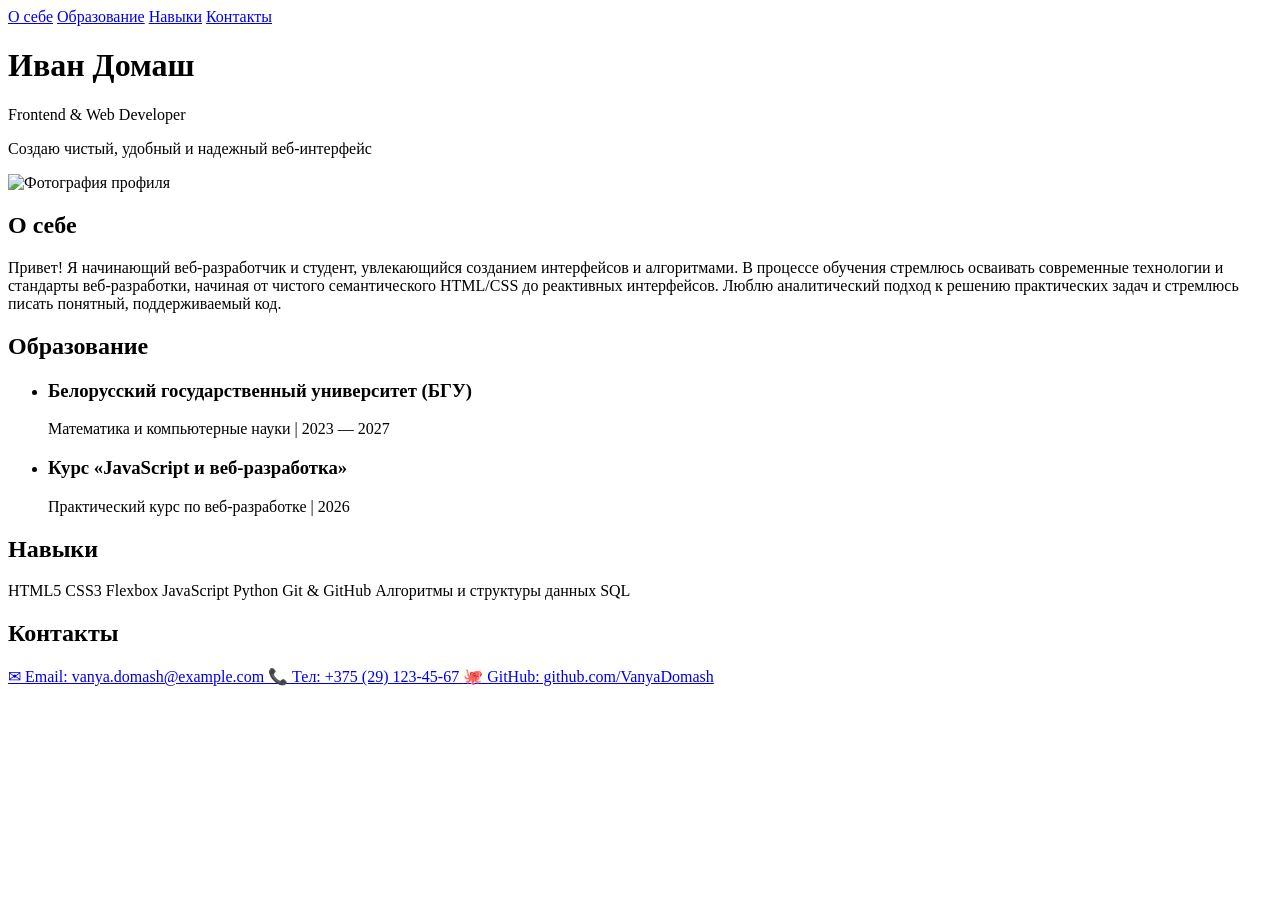
==== task1/index.html @ 3f35a987 "feat(task1): add semantic html5 resume layout" ====
<!DOCTYPE html>
<html lang="ru">
<head>
    <meta charset="UTF-8">
    <meta name="viewport" content="width=device-width, initial-scale=1.0">
    <title>Резюме — Иван Домаш</title>
    <link rel="stylesheet" href="style.css">
</head>
<body>

    <!-- Навигация с якорными ссылками -->
    <nav class="navigation">
        <a href="#about" class="nav-link">О себе</a>
        <a href="#education" class="nav-link">Образование</a>
        <a href="#skills" class="nav-link">Навыки</a>
        <a href="#contacts" class="nav-link">Контакты</a>
    </nav>

    <!-- Шапка резюме -->
    <header class="header">
        <div class="header-info">
            <h1 class="header-name">Иван Домаш</h1>
            <p class="header-title">Frontend & Web Developer</p>
            <p class="header-tagline">Создаю чистый, удобный и надежный веб-интерфейс</p>
        </div>
        <img class="avatar" src="https://i.pravatar.cc/300" alt="Фотография профиля">
    </header>

    <!-- Основное содержимое -->
    <main class="main-content">

        <!-- Блок «О себе» -->
        <article id="about" class="section-card">
            <h2 class="section-title">О себе</h2>
            <p class="bio-text">
                Привет! Я начинающий веб-разработчик и студент, увлекающийся созданием интерфейсов и алгоритмами. 
                В процессе обучения стремлюсь осваивать современные технологии и стандарты веб-разработки, начиная от чистого семантического HTML/CSS до реактивных интерфейсов. 
                Люблю аналитический подход к решению практических задач и стремлюсь писать понятный, поддерживаемый код.
            </p>
        </article>

        <!-- Блок «Образование» -->
        <section id="education" class="section-card">
            <h2 class="section-title">Образование</h2>
            <ul class="education-list">
                <li class="education-item">
                    <h3 class="education-institution">Белорусский государственный университет (БГУ)</h3>
                    <p class="education-meta">Математика и компьютерные науки | 2023 — 2027</p>
                </li>
                <li class="education-item">
                    <h3 class="education-institution">Курс «JavaScript и веб-разработка»</h3>
                    <p class="education-meta">Практический курс по веб-разработке | 2026</p>
                </li>
            </ul>
        </section>

        <!-- Блок «Навыки» -->
        <section id="skills" class="section-card">
            <h2 class="section-title">Навыки</h2>
            <div class="skills-wrapper">
                <span class="skill">HTML5</span>
                <span class="skill">CSS3</span>
                <span class="skill">Flexbox</span>
                <span class="skill">JavaScript</span>
                <span class="skill">Python</span>
                <span class="skill">Git & GitHub</span>
                <span class="skill">Алгоритмы и структуры данных</span>
                <span class="skill">SQL</span>
            </div>
        </section>

    </main>

    <!-- Блок «Контакты» -->
    <footer id="contacts" class="footer">
        <h2 class="section-title">Контакты</h2>
        <div class="contacts-wrapper">
            <a href="mailto:vanya.domash@example.com" class="contact-link">
                ✉ Email: vanya.domash@example.com
            </a>
            <a href="tel:+375291234567" class="contact-link">
                📞 Тел: +375 (29) 123-45-67
            </a>
            <a href="https://github.com/VanyaDomash" target="_blank" rel="noopener noreferrer" class="contact-link">
                🐙 GitHub: github.com/VanyaDomash
            </a>
        </div>
    </footer>

</body>
</html>
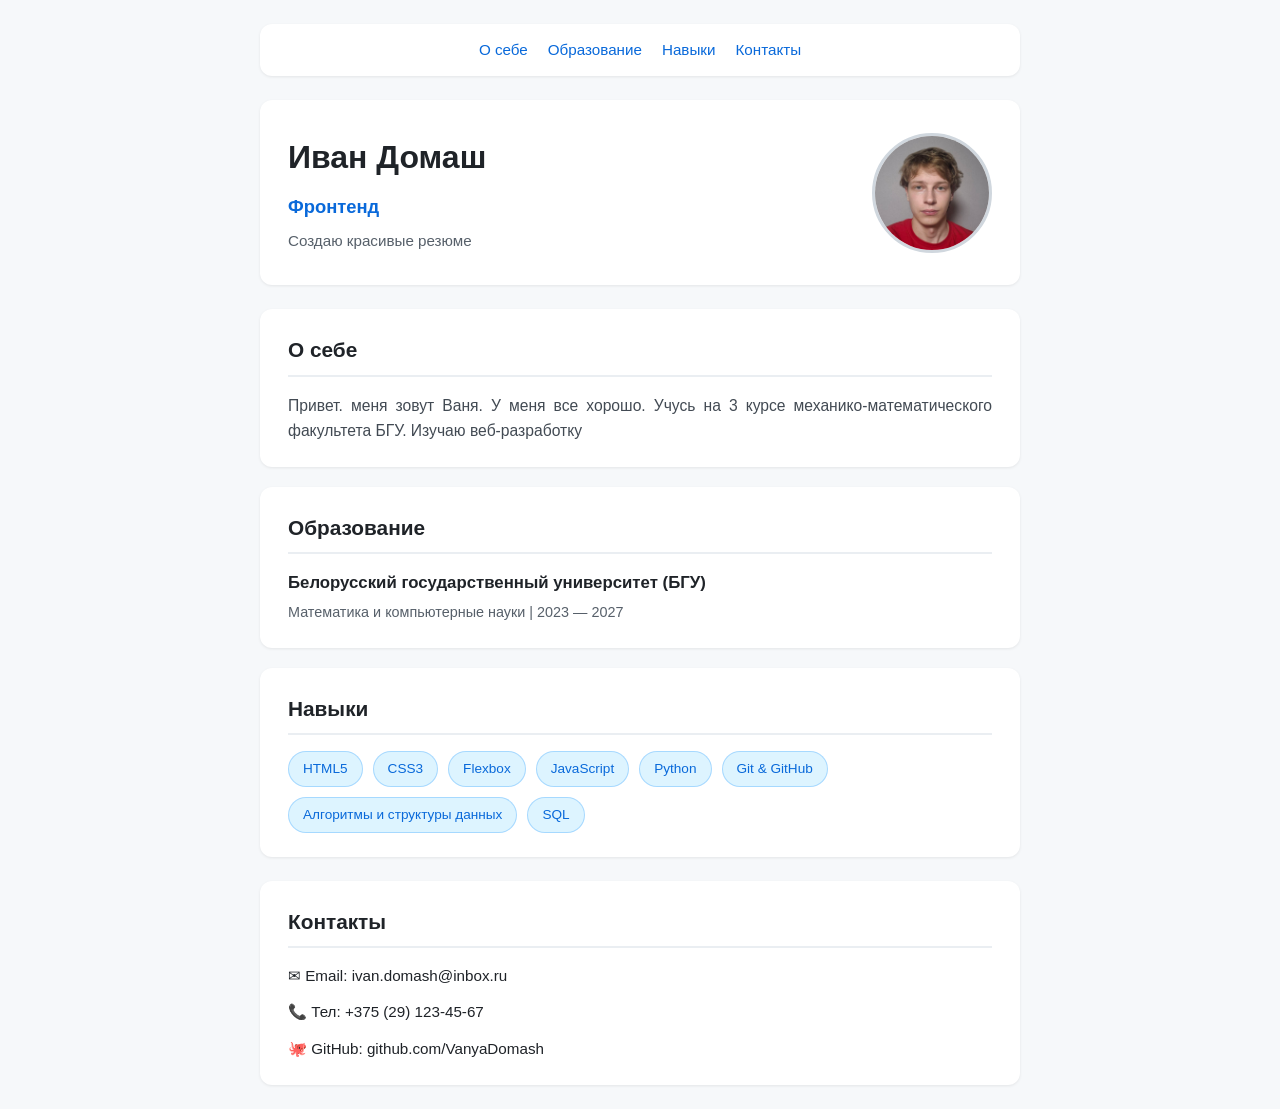
==== commit 14789797: "feat(task1): add profile photo" ====
--- a/task1/index.html
+++ b/task1/index.html
@@ -20,10 +20,10 @@
     <header class="header">
         <div class="header-info">
             <h1 class="header-name">Иван Домаш</h1>
-            <p class="header-title">Frontend & Web Developer</p>
-            <p class="header-tagline">Создаю чистый, удобный и надежный веб-интерфейс</p>
+            <p class="header-title">Фронтенд</p>
+            <p class="header-tagline">Создаю красивые резюме</p>
         </div>
-        <img class="avatar" src="https://i.pravatar.cc/300" alt="Фотография профиля">
+        <img class="avatar" src="avatar.jpg" alt="Фотография профиля">
     </header>
 
     <!-- Основное содержимое -->
@@ -33,9 +33,7 @@
         <article id="about" class="section-card">
             <h2 class="section-title">О себе</h2>
             <p class="bio-text">
-                Привет! Я начинающий веб-разработчик и студент, увлекающийся созданием интерфейсов и алгоритмами. 
-                В процессе обучения стремлюсь осваивать современные технологии и стандарты веб-разработки, начиная от чистого семантического HTML/CSS до реактивных интерфейсов. 
-                Люблю аналитический подход к решению практических задач и стремлюсь писать понятный, поддерживаемый код.
+                 Привет. меня зовут Ваня. У меня все хорошо. Учусь на 3 курсе механико-математического факультета БГУ. Изучаю веб-разработку
             </p>
         </article>
 
@@ -46,10 +44,6 @@
                 <li class="education-item">
                     <h3 class="education-institution">Белорусский государственный университет (БГУ)</h3>
                     <p class="education-meta">Математика и компьютерные науки | 2023 — 2027</p>
-                </li>
-                <li class="education-item">
-                    <h3 class="education-institution">Курс «JavaScript и веб-разработка»</h3>
-                    <p class="education-meta">Практический курс по веб-разработке | 2026</p>
                 </li>
             </ul>
         </section>
@@ -75,8 +69,8 @@
     <footer id="contacts" class="footer">
         <h2 class="section-title">Контакты</h2>
         <div class="contacts-wrapper">
-            <a href="mailto:vanya.domash@example.com" class="contact-link">
-                ✉ Email: vanya.domash@example.com
+            <a href="mailto:ivan.domash@inbox.ru" class="contact-link">
+                ✉ Email: ivan.domash@inbox.ru
             </a>
             <a href="tel:+375291234567" class="contact-link">
                 📞 Тел: +375 (29) 123-45-67
--- a/task1/style.css
+++ b/task1/style.css
@@ -0,0 +1,207 @@
+/* Глобальный сброс и базовые настройки */
+* {
+    box-sizing: border-box;
+    margin: 0;
+    padding: 0;
+}
+
+body {
+    font-family: -apple-system, BlinkMacSystemFont, "Segoe UI", Roboto, "Helvetica Neue", Arial, sans-serif;
+    line-height: 1.6;
+    color: #24292f;
+    background-color: #f6f8fa;
+    padding: 24px 16px;
+    display: flex;
+    flex-direction: column;
+    align-items: center;
+    gap: 24px;
+}
+
+/* Навигация */
+.navigation {
+    width: 100%;
+    max-width: 760px;
+    background-color: #ffffff;
+    padding: 14px 24px;
+    border-radius: 12px;
+    box-shadow: 0 1px 3px rgba(0, 0, 0, 0.08);
+    display: flex;
+    justify-content: center;
+    align-items: center;
+    gap: 20px;
+    flex-wrap: wrap;
+}
+
+.nav-link {
+    text-decoration: none;
+    color: #0969da;
+    font-weight: 500;
+    font-size: 0.95rem;
+    transition: color 0.2s ease, text-decoration 0.2s ease;
+}
+
+.nav-link:hover {
+    color: #054da7;
+    text-decoration: underline;
+}
+
+/* Шапка (Header) */
+.header {
+    width: 100%;
+    max-width: 760px;
+    background-color: #ffffff;
+    padding: 32px 28px;
+    border-radius: 12px;
+    box-shadow: 0 1px 3px rgba(0, 0, 0, 0.08);
+    display: flex;
+    flex-direction: row;
+    justify-content: space-between;
+    align-items: center;
+    gap: 24px;
+    flex-wrap: wrap;
+}
+
+.header-info {
+    display: flex;
+    flex-direction: column;
+    gap: 8px;
+    flex: 1 1 300px;
+}
+
+.header-name {
+    font-size: 2rem;
+    font-weight: 700;
+    color: #1f2328;
+}
+
+.header-title {
+    font-size: 1.15rem;
+    color: #0969da;
+    font-weight: 600;
+}
+
+.header-tagline {
+    font-size: 0.95rem;
+    color: #57606a;
+}
+
+.avatar {
+    width: 120px;
+    height: 120px;
+    border-radius: 50%;
+    object-fit: cover;
+    border: 3px solid #d0d7de;
+}
+
+/* Основной контент (Main) */
+.main-content {
+    width: 100%;
+    max-width: 760px;
+    display: flex;
+    flex-direction: column;
+    gap: 20px;
+}
+
+/* Карточки секций */
+.section-card {
+    background-color: #ffffff;
+    padding: 24px 28px;
+    border-radius: 12px;
+    box-shadow: 0 1px 3px rgba(0, 0, 0, 0.08);
+    display: flex;
+    flex-direction: column;
+    gap: 16px;
+}
+
+.section-title {
+    font-size: 1.3rem;
+    font-weight: 600;
+    color: #1f2328;
+    border-bottom: 2px solid #eaeef2;
+    padding-bottom: 8px;
+}
+
+.bio-text {
+    color: #424a53;
+    font-size: 0.98rem;
+    text-align: justify;
+}
+
+/* Список образования */
+.education-list {
+    list-style: none;
+    display: flex;
+    flex-direction: column;
+    gap: 16px;
+}
+
+.education-item {
+    display: flex;
+    flex-direction: column;
+    gap: 4px;
+}
+
+.education-institution {
+    font-size: 1.05rem;
+    color: #1f2328;
+    font-weight: 600;
+}
+
+.education-meta {
+    font-size: 0.9rem;
+    color: #57606a;
+}
+
+/* Чипсы навыков */
+.skills-wrapper {
+    display: flex;
+    flex-wrap: wrap;
+    gap: 10px;
+    align-items: center;
+}
+
+.skill {
+    display: inline-flex;
+    align-items: center;
+    background-color: #ddf4ff;
+    color: #0969da;
+    font-size: 0.85rem;
+    font-weight: 500;
+    padding: 6px 14px;
+    border-radius: 999px;
+    border: 1px solid #54aeff66;
+}
+
+/* Контакты / Footer */
+.footer {
+    width: 100%;
+    max-width: 760px;
+    background-color: #ffffff;
+    padding: 24px 28px;
+    border-radius: 12px;
+    box-shadow: 0 1px 3px rgba(0, 0, 0, 0.08);
+    display: flex;
+    flex-direction: column;
+    gap: 16px;
+}
+
+.contacts-wrapper {
+    display: flex;
+    flex-direction: column;
+    gap: 12px;
+}
+
+.contact-link {
+    text-decoration: none;
+    color: #1f2328;
+    font-size: 0.95rem;
+    transition: color 0.2s ease, transform 0.2s ease;
+    display: inline-flex;
+    align-items: center;
+    gap: 8px;
+}
+
+.contact-link:hover {
+    color: #0969da;
+    text-decoration: underline;
+}
